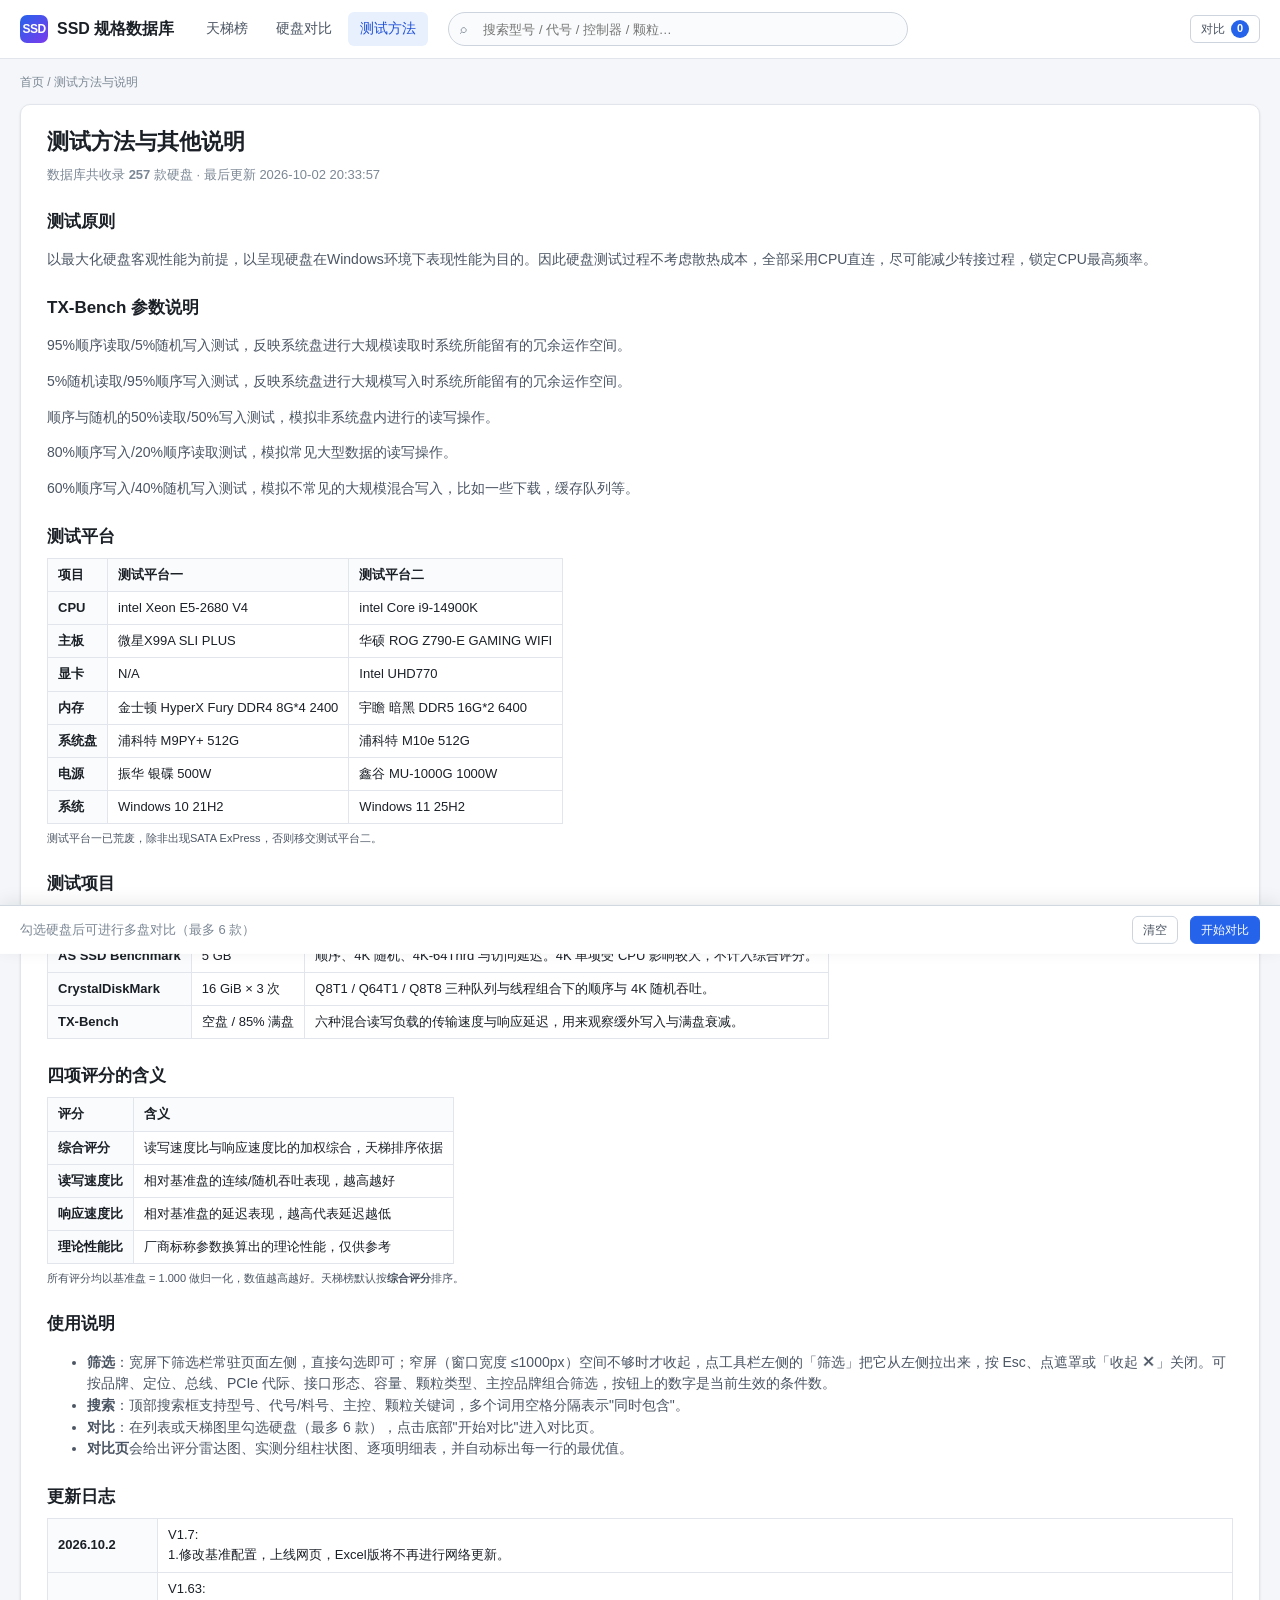
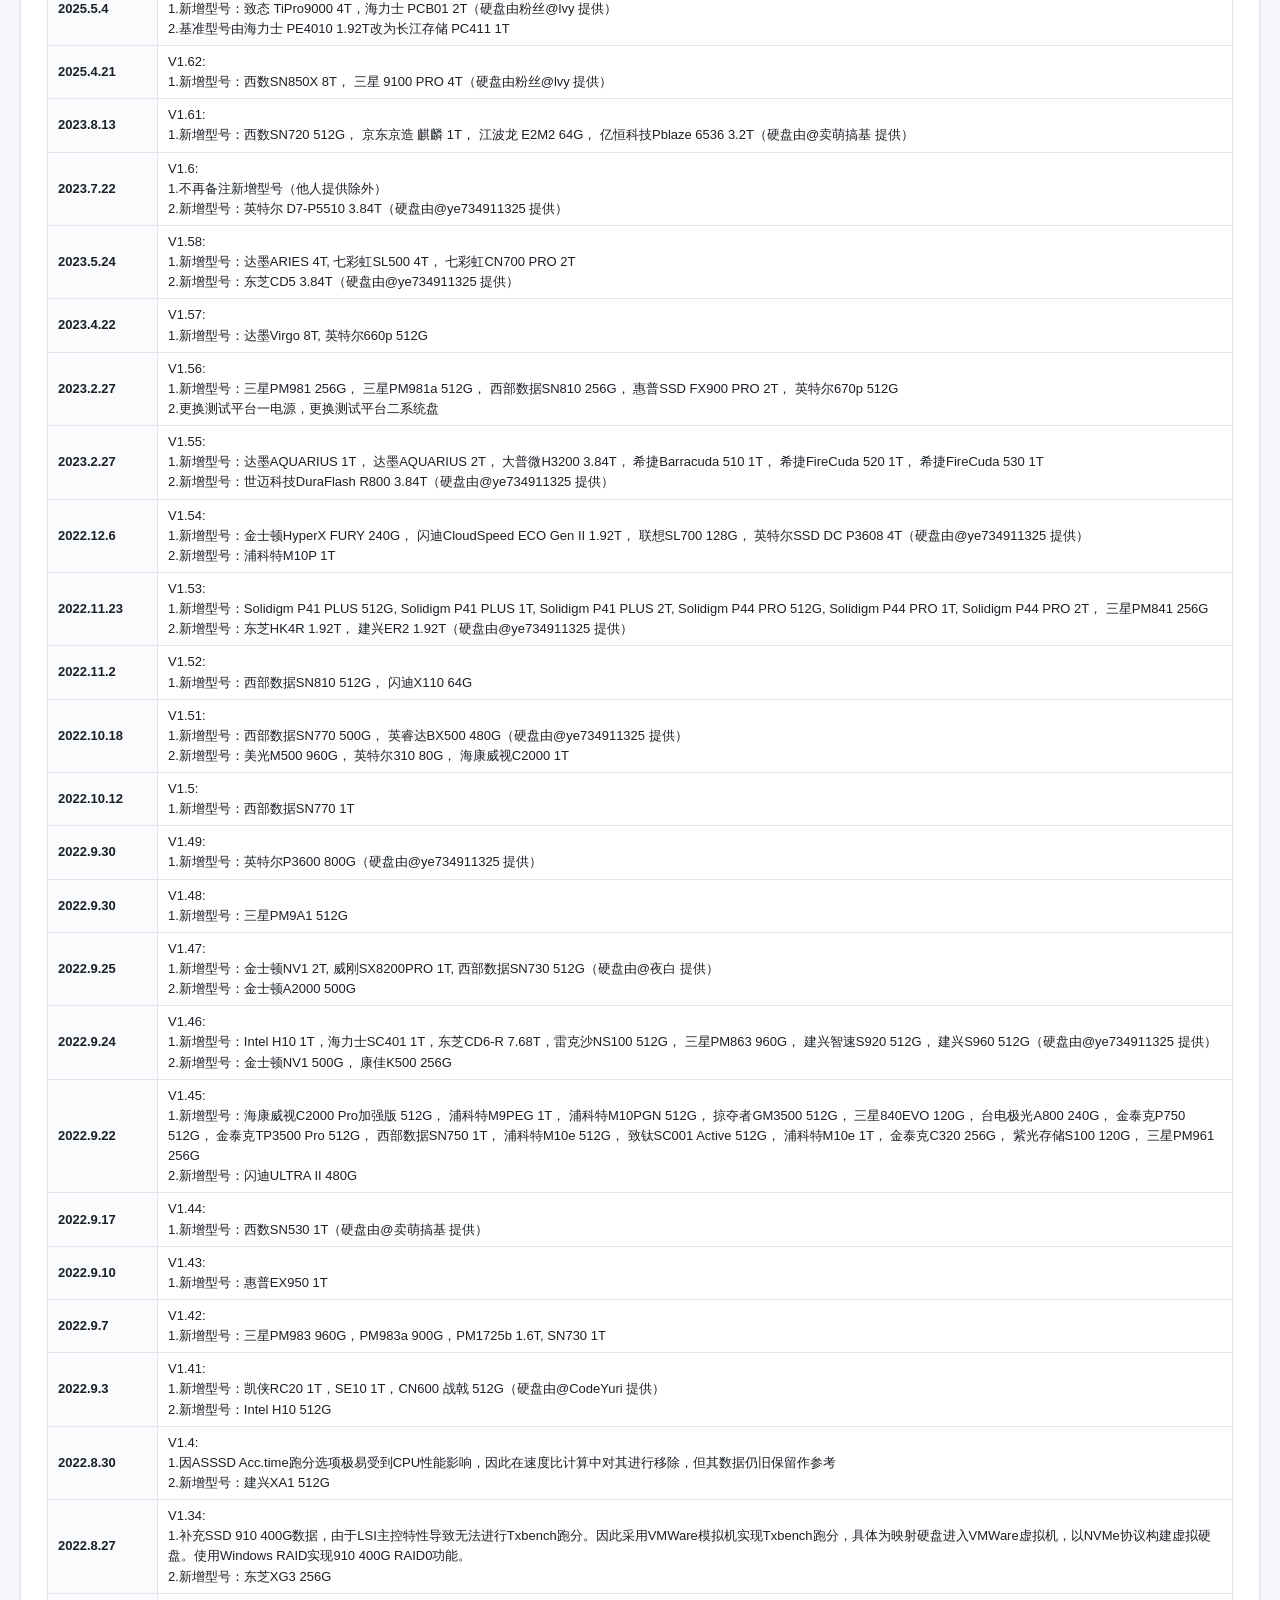
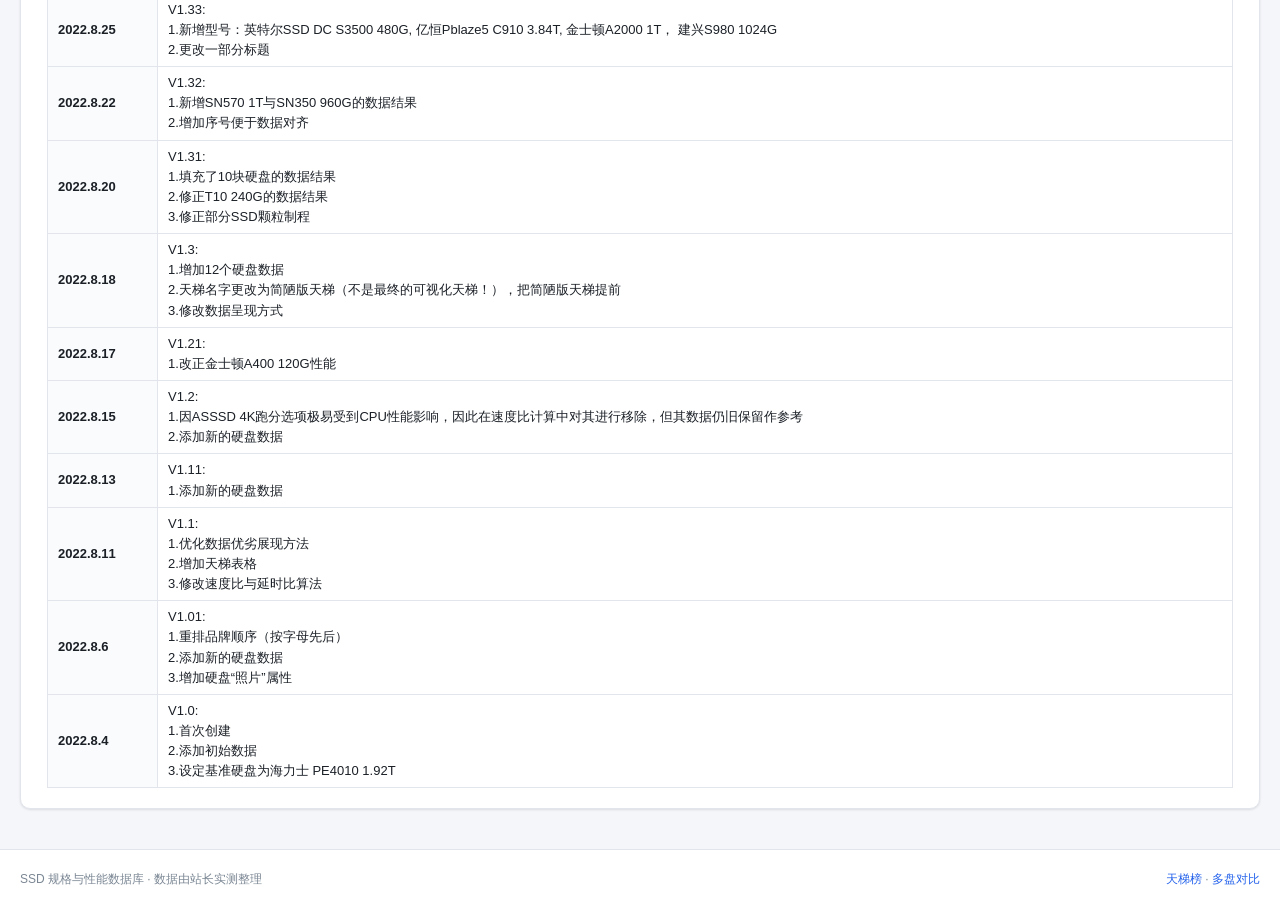
==== about.html @ d1e38106 "Initial commit" ====
<!DOCTYPE html>
<html lang="zh-CN">
<head>
<meta charset="utf-8">
<meta name="viewport" content="width=device-width, initial-scale=1">
<title>测试方法与说明 · SSD 规格与性能数据库</title>
<link rel="stylesheet" href="assets/css/style.css">
</head>
<body>

<header class="site-header" data-header></header>

<div class="container">
  <nav class="breadcrumb"><a href="index.html">首页</a> / <span>测试方法与说明</span></nav>
  <div id="content" class="prose panel" style="margin:12px 0 40px;padding:20px 26px">
    <div class="loading">正在加载…</div>
  </div>
</div>

<footer class="site-footer">
  <div class="container">
    <span>SSD 规格与性能数据库 · 数据由站长实测整理</span>
    <span><a href="index.html">天梯榜</a> · <a href="compare.html">多盘对比</a></span>
  </div>
</footer>

<script src="assets/js/core.js"></script>
<script src="assets/js/about.js"></script>
</body>
</html>
---- assets/css/style.css ----
/* ============================================================
   SSD 数据库 · 样式表
   ============================================================ */

:root {
  --bg:            #f4f6f9;
  --surface:       #ffffff;
  --surface-2:     #fafbfc;
  --border:        #e2e6ec;
  --border-strong: #cdd4dd;
  --text:          #1b2027;
  --text-2:        #4b5563;
  --muted:         #7b8794;
  --accent:        #2563eb;
  --accent-soft:   #e8f0fe;
  --accent-dark:   #1d4ed8;
  --good:          #16a34a;
  --warn:          #d97706;
  --radius:        10px;
  --radius-sm:     6px;
  --shadow:        0 1px 2px rgba(16,24,40,.05), 0 1px 3px rgba(16,24,40,.06);
  --shadow-md:     0 4px 12px rgba(16,24,40,.10);
  --mono: ui-monospace, "SFMono-Regular", "Cascadia Mono", Consolas, "Liberation Mono", monospace;
}

* { box-sizing: border-box; }

html, body {
  margin: 0;
  padding: 0;
  background: var(--bg);
  color: var(--text);
  font-family: -apple-system, BlinkMacSystemFont, "Segoe UI", "PingFang SC",
               "Hiragino Sans GB", "Microsoft YaHei", "Source Han Sans SC", sans-serif;
  font-size: 14px;
  line-height: 1.55;
  -webkit-font-smoothing: antialiased;
}

a { color: var(--accent); text-decoration: none; }
a:hover { color: var(--accent-dark); text-decoration: underline; }

.container { max-width: 1440px; margin: 0 auto; padding: 0 20px; }

/* ---------------- Header ---------------- */

.site-header {
  background: var(--surface);
  border-bottom: 1px solid var(--border);
  position: sticky;
  top: 0;
  z-index: 50;
}
.site-header .container {
  display: flex;
  align-items: center;
  gap: 20px;
  height: 58px;
}
.logo {
  display: flex;
  align-items: center;
  gap: 9px;
  font-weight: 700;
  font-size: 16px;
  color: var(--text);
  white-space: nowrap;
}
.logo:hover { text-decoration: none; color: var(--text); }
.logo-mark {
  width: 28px; height: 28px;
  border-radius: 7px;
  background: linear-gradient(135deg, #2563eb, #7c3aed);
  color: #fff;
  display: grid; place-items: center;
  font-size: 12px; font-weight: 800;
  letter-spacing: -.5px;
}
.nav { display: flex; gap: 4px; }
.nav a {
  padding: 6px 12px;
  border-radius: var(--radius-sm);
  color: var(--text-2);
  font-weight: 500;
}
.nav a:hover { background: var(--surface-2); color: var(--text); text-decoration: none; }
.nav a.active { background: var(--accent-soft); color: var(--accent-dark); }

.header-search { flex: 1; max-width: 460px; position: relative; }
.header-search input {
  width: 100%;
  height: 34px;
  padding: 0 12px 0 34px;
  border: 1px solid var(--border-strong);
  border-radius: 999px;
  background: var(--surface-2);
  font-size: 13px;
  color: var(--text);
  outline: none;
}
.header-search input:focus { border-color: var(--accent); background: #fff; }
.header-search .icon {
  position: absolute; left: 12px; top: 50%; transform: translateY(-50%);
  color: var(--muted); font-size: 13px; pointer-events: none;
}
.header-actions { margin-left: auto; display: flex; align-items: center; gap: 10px; }

.btn {
  display: inline-flex; align-items: center; gap: 6px;
  height: 34px; padding: 0 14px;
  border: 1px solid var(--border-strong);
  background: var(--surface);
  color: var(--text-2);
  border-radius: var(--radius-sm);
  font-size: 13px; font-weight: 500;
  cursor: pointer;
  font-family: inherit;
  white-space: nowrap;
}
.btn:hover { background: var(--surface-2); color: var(--text); }
.btn-primary {
  background: var(--accent); border-color: var(--accent); color: #fff;
}
.btn-primary:hover { background: var(--accent-dark); border-color: var(--accent-dark); color: #fff; }
.btn-sm { height: 28px; padding: 0 10px; font-size: 12px; }
.btn-ghost { border-color: transparent; background: transparent; }
.btn-ghost:hover { background: var(--surface-2); }

.badge-count {
  display: inline-grid; place-items: center;
  min-width: 18px; height: 18px; padding: 0 5px;
  border-radius: 9px; background: var(--accent); color: #fff;
  font-size: 11px; font-weight: 700;
}

/* ---------------- Layout ---------------- */

/* 宽屏（>1000px）空间够用：筛选栏常驻在左侧，不提供「收起」入口。
   窄屏（≤1000px）空间不够：筛选变成从左侧滑出的抽屉 + 遮罩，由工具栏「筛选」拉出。
   注意：宽屏必须是两列且 aside 真的渲染出来，不能再用 display:none + "0 1fr"，
   否则 main 会成为唯一网格项、被自动排布进 0 宽的首列，天梯图整个被压没。 */
.layout {
  display: grid;
  grid-template-columns: 260px minmax(0, 1fr);
  gap: 20px;
  padding: 20px 0 60px;
  align-items: start;
}
.layout > aside { display: block; grid-column: 1; grid-row: 1; min-width: 0; }
.layout > main  { display: block; grid-column: 2; grid-row: 1; min-width: 0; }
.drawer-backdrop { display: none; }
/* 抽屉相关控件只属于窄屏，宽屏直接隐掉，避免出现「点了却没反应」 */
#filterToggle, .drawer-close { display: none; }

@media (max-width: 1000px) {
  .layout, .layout.filters-open { grid-template-columns: minmax(0, 1fr); gap: 0; }
  .layout > main, .layout.filters-open > main { grid-column: 1; }
  #filterToggle { display: inline-flex; }
  .drawer-close { display: inline-flex; }
  .layout > aside {
    display: block;
    position: fixed; top: 0; bottom: 0; left: 0;
    width: min(88vw, 320px); padding: 12px;
    z-index: 80; overflow: auto;
    background: var(--bg);
    box-shadow: 0 12px 40px rgba(15, 23, 42, .18);
    transform: translateX(-105%);
    /* 收起时连同 visibility 一起隐藏，避免 Tab 键把焦点送进看不见的抽屉里 */
    visibility: hidden;
    transition: transform .22s ease, visibility .22s ease;
  }
  .layout.filters-open > aside { transform: none; visibility: visible; }
  .layout > aside .filters { position: static; max-height: none; }
  .layout.filters-open .drawer-backdrop {
    display: block;
    position: fixed; inset: 0; z-index: 70;
    background: rgba(15, 23, 42, .35);
  }
}

/* ---------------- Filter panel ---------------- */

.filters {
  background: var(--surface);
  border: 1px solid var(--border);
  border-radius: var(--radius);
  box-shadow: var(--shadow);
  position: sticky;
  top: 78px;
  max-height: calc(100vh - 100px);
  overflow: auto;
}
.filters-head {
  display: flex; align-items: center; justify-content: space-between;
  padding: 12px 14px;
  border-bottom: 1px solid var(--border);
}
.filters-head h2 { margin: 0; font-size: 14px; font-weight: 700; }
.fgroup { border-bottom: 1px solid var(--border); padding: 10px 14px 12px; }
.fgroup:last-child { border-bottom: none; }
.fgroup > h3 {
  margin: 0 0 8px;
  font-size: 12px; font-weight: 700; color: var(--text-2);
  letter-spacing: .02em;
  display: flex; align-items: center; justify-content: space-between;
  cursor: pointer;
  user-select: none;
}
.fgroup > h3 .caret { color: var(--muted); font-size: 10px; transition: transform .15s; }
.fgroup.collapsed > h3 .caret { transform: rotate(-90deg); }
.fgroup.collapsed .fgroup-body { display: none; }

.fgroup-body { display: flex; flex-direction: column; gap: 2px; max-height: 260px; overflow: auto; }
.fgroup-body.scroll { max-height: 220px; }
.fopt {
  display: flex; align-items: center; gap: 8px;
  padding: 4px 6px; border-radius: var(--radius-sm);
  cursor: pointer; font-size: 13px; color: var(--text-2);
}
.fopt:hover { background: var(--surface-2); }
.fopt input { accent-color: var(--accent); margin: 0; cursor: pointer; }
.fopt .n { margin-left: auto; color: var(--muted); font-size: 11px; font-variant-numeric: tabular-nums; }
.fopt.disabled { opacity: .4; }
.brand-search {
  width: 100%; height: 28px; padding: 0 8px; margin-bottom: 6px;
  border: 1px solid var(--border-strong); border-radius: var(--radius-sm);
  font-size: 12px; font-family: inherit; outline: none;
}
.brand-search:focus { border-color: var(--accent); }

.chips { display: flex; flex-wrap: wrap; gap: 6px; padding: 10px 14px; border-bottom: 1px solid var(--border); }
.drawer-close { margin-left: 6px; }
.filter-badge {
  display: inline-grid; place-items: center;
  min-width: 17px; height: 17px; padding: 0 5px; margin-left: 6px;
  border-radius: 9px; background: var(--accent); color: #fff;
  font-size: 11px; font-weight: 700;
}
.filter-badge[hidden] { display: none; }
.chip {
  display: inline-flex; align-items: center; gap: 5px;
  padding: 2px 6px 2px 9px;
  background: var(--accent-soft); color: var(--accent-dark);
  border-radius: 999px; font-size: 12px;
}
.chip button {
  border: none; background: none; color: var(--accent-dark);
  cursor: pointer; font-size: 13px; line-height: 1; padding: 0 2px;
}

/* ---------------- Toolbar ---------------- */

.toolbar {
  display: flex; align-items: center; gap: 12px; flex-wrap: wrap;
  background: var(--surface);
  border: 1px solid var(--border);
  border-radius: var(--radius);
  box-shadow: var(--shadow);
  padding: 10px 14px;
  margin-bottom: 14px;
}
.toolbar .count { font-size: 13px; color: var(--text-2); }
.toolbar .count b { color: var(--text); font-variant-numeric: tabular-nums; }
.spacer { flex: 1; }
.field { display: flex; align-items: center; gap: 6px; font-size: 13px; color: var(--text-2); }
select.control {
  height: 30px; padding: 0 8px;
  border: 1px solid var(--border-strong); border-radius: var(--radius-sm);
  background: var(--surface); font-size: 13px; font-family: inherit; color: var(--text);
  cursor: pointer; outline: none;
}
select.control:focus { border-color: var(--accent); }

.seg { display: inline-flex; border: 1px solid var(--border-strong); border-radius: var(--radius-sm); overflow: hidden; }
.seg button {
  border: none; background: var(--surface); color: var(--text-2);
  padding: 0 12px; height: 30px; font-size: 13px; cursor: pointer; font-family: inherit;
}
.seg button + button { border-left: 1px solid var(--border); }
.seg button.on { background: var(--accent); color: #fff; }

/* 图表方式切换条 */
.viewbar {
  display: flex; align-items: center; gap: 10px; flex-wrap: wrap;
  padding: 8px 10px; margin-bottom: 12px;
  background: var(--surface-2); border: 1px solid var(--border);
  border-radius: var(--radius-sm);
}
.viewbar-label { font-size: 12px; font-weight: 700; color: var(--text-2); }
.viewbar-hint { font-size: 12px; color: var(--muted); flex: 1; min-width: 200px; }
@media (max-width: 640px) { .viewbar-hint { display: none; } }

p.note {
  margin: 10px 0 0; font-size: 12px; color: var(--muted);
  line-height: 1.6; padding-top: 8px; border-top: 1px dashed var(--border);
}

/* 跑分明细表：两款对比时的「差异」列 */
th.delta-head, td.delta {
  background: #f8fafc; border-left: 1px solid var(--border-strong);
  text-align: center; white-space: nowrap;
}
td.delta { font-size: 12px; }
.dpill {
  display: inline-block; padding: 2px 8px; border-radius: 999px;
  font-size: 12px; font-weight: 700; font-variant-numeric: tabular-nums;
}
.dpill.dg { background: #dcfce7; color: #15803d; }   /* 第二块更优 */
.dpill.dr { background: #fee2e2; color: #b91c1c; }   /* 第二块更差 */
.dflat { color: var(--muted); font-size: 12px; }
.na { color: var(--muted); }

/* ---------------- Ladder (天梯图) ---------------- */

.panel {
  background: var(--surface);
  border: 1px solid var(--border);
  border-radius: var(--radius);
  box-shadow: var(--shadow);
  overflow: hidden;
}
.panel-head {
  padding: 12px 16px; border-bottom: 1px solid var(--border);
  display: flex; align-items: baseline; gap: 10px; flex-wrap: wrap;
}
.panel-head h2 { margin: 0; font-size: 15px; font-weight: 700; }
.panel-head .sub { font-size: 12px; color: var(--muted); }
.panel-body { padding: 12px 16px; }

.ladder { display: flex; flex-direction: column; gap: 3px; }
.lrow {
  display: grid;
  /* 复选框恒为第一列。以前宽屏用 position:absolute 把它挪到行外，
     窗口一拉宽就会飘到面板外面/压到排名上，所以改成始终占一个正常栅格列。 */
  grid-template-columns: 22px 46px minmax(140px, 1.6fr) minmax(110px, 1fr) 58px;
  align-items: center;
  gap: 10px;
  padding: 5px 8px;
  border-radius: var(--radius-sm);
  cursor: pointer;
}
.lrow:hover { background: var(--surface-2); }
.lrow .rk {
  font-variant-numeric: tabular-nums; font-weight: 700; font-size: 13px;
  color: var(--muted); text-align: right;
}
.lrow.top1 .rk { color: #b45309; }
.lrow.top2 .rk { color: #64748b; }
.lrow.top3 .rk { color: #92400e; }
/* 型号与规格的排布必须全表一致：宽屏同一行，窄屏上下两行。
   用 flex 而不是行内流，避免长名字把规格挤到第二行、短名字又留在第一行。 */
.lrow .mid {
  min-width: 0; overflow: hidden;
  display: flex; flex-direction: row; align-items: baseline; gap: 8px;
}
.lrow .name {
  display: block; flex: 0 1 auto; min-width: 0;
  font-size: 13px; font-weight: 600; color: var(--text);
  white-space: nowrap; overflow: hidden; text-overflow: ellipsis;
}
.lrow .name .cap { color: var(--muted); font-weight: 500; margin-left: 4px; }
.lrow .meta {
  display: block; flex: 1 1 auto; min-width: 0;
  font-size: 11px; color: var(--muted);
  white-space: nowrap; overflow: hidden; text-overflow: ellipsis;
}
.lrow .bar {
  width: 100%; height: 20px; background: var(--surface-2);
  border-radius: 4px; overflow: hidden;
  border: 1px solid var(--border);
  min-width: 0;
}
.lrow .bar i {
  display: block; height: 100%;
  background: linear-gradient(90deg, #60a5fa, #2563eb);
  border-radius: 3px 0 0 3px;
}
.lrow .val {
  text-align: right; font-size: 12px; font-weight: 700;
  font-variant-numeric: tabular-nums; color: var(--text);
}
.lrow .pick { display: flex; align-items: center; justify-content: center; }
.lrow .pick input { accent-color: var(--accent); cursor: pointer; width: 15px; height: 15px; margin: 0; }
/* 窄屏时型号与规格改为上下两行——全表统一，不会出现有的行一行有的行两行 */
@media (max-width: 1200px) {
  .lrow { grid-template-columns: 22px 42px minmax(110px, 1fr) minmax(80px, .9fr) 54px; }
  .lrow .mid { flex-direction: column; align-items: stretch; gap: 0; }
  .lrow .name { flex: 0 0 auto; }
  .lrow .meta { flex: 0 0 auto; }
}
@media (max-width: 620px) {
  .lrow { grid-template-columns: 20px 34px minmax(0, 1fr) 52px; gap: 8px; }
  .lrow .bar { display: none; }
}
.lrow .pick input { accent-color: var(--accent); cursor: pointer; }

/* ---------------- Table ---------------- */

.tablewrap { overflow: auto; }
table.grid {
  width: 100%; border-collapse: collapse; font-size: 13px;
}
table.grid th, table.grid td {
  padding: 8px 10px; text-align: left;
  border-bottom: 1px solid var(--border);
  white-space: nowrap;
}
table.grid th {
  background: var(--surface-2); color: var(--text-2);
  font-weight: 600; font-size: 12px;
  position: sticky; top: 0; z-index: 2;
  cursor: pointer; user-select: none;
}
table.grid th:hover { color: var(--text); }
table.grid th .arrow { color: var(--accent); font-size: 10px; }
table.grid td.num, table.grid th.num { text-align: right; font-variant-numeric: tabular-nums; }
table.grid tbody tr:hover { background: var(--surface-2); }
table.grid tbody tr.picked { background: var(--accent-soft); }
table.grid .cell-name { font-weight: 600; }
table.grid .cell-sub { color: var(--muted); font-size: 11px; white-space: nowrap; overflow: hidden; text-overflow: ellipsis; max-width: 260px; }

.tag {
  display: inline-block; padding: 1px 7px; border-radius: 999px;
  font-size: 11px; font-weight: 600; line-height: 18px;
}
.tag-nvme  { background: #e0e7ff; color: #3730a3; }
.tag-sata  { background: #fef3c7; color: #92400e; }
.tag-other { background: #f1f5f9; color: #475569; }
.tag-ent   { background: #dcfce7; color: #166534; }
.tag-home  { background: #f1f5f9; color: #475569; }

/* ---------------- Compare tray ---------------- */

.tray {
  position: fixed; left: 0; right: 0; bottom: 0; z-index: 60;
  background: var(--surface);
  border-top: 1px solid var(--border-strong);
  box-shadow: 0 -4px 16px rgba(16,24,40,.08);
  transform: translateY(110%);
  transition: transform .2s ease;
}
.tray.show { transform: translateY(0); }
.tray .container {
  display: flex; align-items: center; gap: 12px;
  padding-top: 10px; padding-bottom: 10px;
}
.tray-items { display: flex; gap: 8px; overflow-x: auto; flex: 1; }
.tray-item {
  display: flex; align-items: center; gap: 6px;
  padding: 4px 6px 4px 10px; border: 1px solid var(--border);
  border-radius: 999px; background: var(--surface-2);
  font-size: 12px; white-space: nowrap;
}
.tray-item button {
  border: none; background: none; cursor: pointer; color: var(--muted);
  font-size: 14px; line-height: 1; padding: 0 2px;
}
.tray-item button:hover { color: #dc2626; }
.tray-empty { color: var(--muted); font-size: 13px; }

/* ---------------- Detail page ---------------- */

.breadcrumb { font-size: 12px; color: var(--muted); padding: 14px 0 0; }
.breadcrumb a { color: var(--muted); }
.breadcrumb a:hover { color: var(--accent); }

.dhead {
  background: var(--surface); border: 1px solid var(--border);
  border-radius: var(--radius); box-shadow: var(--shadow);
  padding: 18px 20px; margin: 12px 0 16px;
  display: flex; gap: 20px; align-items: flex-start; flex-wrap: wrap;
}
.dhead .title { flex: 1; min-width: 260px; }
.dhead h1 { margin: 0 0 4px; font-size: 22px; font-weight: 700; line-height: 1.3; }
.dhead .brandline { font-size: 13px; color: var(--muted); }
.dhead .pn { font-family: var(--mono); font-size: 12px; color: var(--text-2); }

.scorecards { display: grid; grid-template-columns: repeat(auto-fit, minmax(130px, 1fr)); gap: 10px; min-width: 320px; }
.scard {
  border: 1px solid var(--border); border-radius: var(--radius-sm);
  padding: 10px 12px; background: var(--surface-2);
}
.scard .k { font-size: 11px; color: var(--muted); }
.scard .v { font-size: 20px; font-weight: 800; font-variant-numeric: tabular-nums; line-height: 1.2; }
.scard .v small { font-size: 11px; color: var(--muted); font-weight: 600; margin-left: 3px; }
.scard.hero { background: linear-gradient(135deg, #eff6ff, #f5f3ff); border-color: #c7d7fb; }
.scard.hero .v { color: var(--accent-dark); }

.kv-table { width: 100%; border-collapse: collapse; font-size: 13px; }
.kv-table th, .kv-table td { padding: 7px 10px; border-bottom: 1px solid var(--border); vertical-align: top; }
.kv-table th { width: 120px; color: var(--muted); font-weight: 600; text-align: left; background: var(--surface-2); }
.kv-table td { word-break: break-word; }

.tabs { display: flex; gap: 2px; border-bottom: 1px solid var(--border); margin-bottom: 0; flex-wrap: wrap; }
.tabs button {
  border: none; background: none; padding: 9px 14px; font-size: 13px;
  color: var(--text-2); cursor: pointer; font-family: inherit; font-weight: 500;
  border-bottom: 2px solid transparent; margin-bottom: -1px;
}
.tabs button:hover { color: var(--text); }
.tabs button.on { color: var(--accent); border-bottom-color: var(--accent); font-weight: 700; }
.tabpane { display: none; padding: 16px; }
.tabpane.on { display: block; }

.cols2 { display: grid; grid-template-columns: 1fr 1fr; gap: 16px; }
@media (max-width: 900px) { .cols2 { grid-template-columns: 1fr; } }

/* 固定两列：柱状图两两并列、条形图靠 .span-all 占满整行，
   排布由 JS 按「图形类型」决定（见 core.js renderChartGrid）。
   窄屏降为单列，两种图都不再并列。 */
.bench-grid { display: grid; grid-template-columns: repeat(2, minmax(0, 1fr)); gap: 16px 20px; }
@media (max-width: 900px) { .bench-grid { grid-template-columns: minmax(0, 1fr); } }

.mini-note { font-size: 11px; color: var(--muted); margin-top: 6px; }

/* ---------------- Charts ---------------- */

.chart { width: 100%; }
.chart svg { display: block; width: 100%; height: auto; overflow: visible; }
.chart-title { font-size: 13px; font-weight: 700; margin: 0 0 2px; }
.chart-sub { font-size: 11px; color: var(--muted); margin: 0 0 8px; }

/* 容器高度按「图形类型」分开处理，因为两类图的高度成因完全不同：
   - .is-column 柱状图：画布高度由 chart.js 按宽度算（约 0.46×W）。
     同一行两张卡片等宽 → 画布等宽 → 等高，天然对齐，所以**不要写死容器高度**；
     写死会让宽卡片里的柱子被压得又矮又「肥」。
   - .is-bar 横向条形：高度 = 行数 × 行高，本来就是内容高度。
     强行拉高只会让图的上下各留一大块空白 —— 这也是它必须独占一行的原因：
     和柱状图并排时，那份空白正好砸在同一行里。
   以前这里给所有 .chart 定高 268px，结果条形图底部白一条、柱状图变成矮胖记。 */
.bench-grid .span-all, .cols2 .span-all { grid-column: 1 / -1; }

/* ---------------- Compare page ---------------- */

.cmp-columns { display: flex; gap: 10px; flex-wrap: wrap; }
.cmp-col {
  flex: 1 1 190px; min-width: 190px;
  border: 1px solid var(--border); border-radius: var(--radius-sm);
  padding: 10px 12px; background: var(--surface-2);
}
.cmp-col .cname { font-weight: 700; font-size: 13px; }
.cmp-col .cmeta { font-size: 11px; color: var(--muted); }
/* 注意：不要在这里给 button 单独加 margin-top —— 详情是 <a>、移除是 <button>，
   只挑 button 加会让两个按钮高低错开 6px。间距由 .actions 容器统一给。 */
.cmp-col .actions { margin-top: 6px; display: flex; gap: 6px; align-items: stretch; }
.cmp-col .actions > * { margin: 0; }

table.cmp { width: 100%; border-collapse: collapse; font-size: 13px; }
table.cmp th, table.cmp td { padding: 7px 10px; border-bottom: 1px solid var(--border); }
table.cmp thead th { background: var(--surface-2); vertical-align: bottom; font-size: 12px; }
table.cmp th.metric { text-align: left; width: 200px; }
table.cmp td { text-align: right; font-variant-numeric: tabular-nums; }
table.cmp td.best { font-weight: 800; color: var(--accent-dark); background: #f0f6ff; }
table.cmp tbody tr.section td {
  background: var(--surface-2); font-weight: 700; font-size: 12px; text-align: left; color: var(--text-2);
}
table.cmp td.na { color: #cbd5e1; }

.legend { display: flex; gap: 14px; flex-wrap: wrap; font-size: 12px; color: var(--text-2); margin-top: 8px; }
.legend i { display: inline-block; width: 10px; height: 10px; border-radius: 2px; margin-right: 5px; }

/* ---------------- Misc ---------------- */

.empty {
  padding: 50px 20px; text-align: center; color: var(--muted);
}
.empty h3 { margin: 0 0 6px; color: var(--text-2); font-size: 15px; }

.loading { padding: 40px; text-align: center; color: var(--muted); }

.pager { display: flex; justify-content: center; align-items: center; gap: 10px; padding: 16px 0 4px; }

.notice {
  background: #fffbeb; border: 1px solid #fde68a; color: #92400e;
  border-radius: var(--radius-sm); padding: 8px 12px; font-size: 12px;
}

footer.site-footer {
  border-top: 1px solid var(--border); background: var(--surface);
  padding: 20px 0; color: var(--muted); font-size: 12px; margin-top: 20px;
}
footer.site-footer .container { display: flex; gap: 16px; flex-wrap: wrap; justify-content: space-between; }

.prose h2 { font-size: 17px; margin: 24px 0 8px; }
.prose h3 { font-size: 14px; margin: 18px 0 6px; }
.prose p, .prose li { color: var(--text-2); }
.prose code { background: var(--surface-2); border: 1px solid var(--border); border-radius: 4px; padding: 1px 5px; font-size: 12px; font-family: var(--mono); }
.prose pre { background: var(--surface-2); border: 1px solid var(--border); border-radius: var(--radius-sm); padding: 12px; overflow: auto; font-size: 12px; font-family: var(--mono); }
.prose table { border-collapse: collapse; font-size: 13px; }
.prose th, .prose td { border: 1px solid var(--border); padding: 6px 10px; text-align: left; }
.prose th { background: var(--surface-2); }
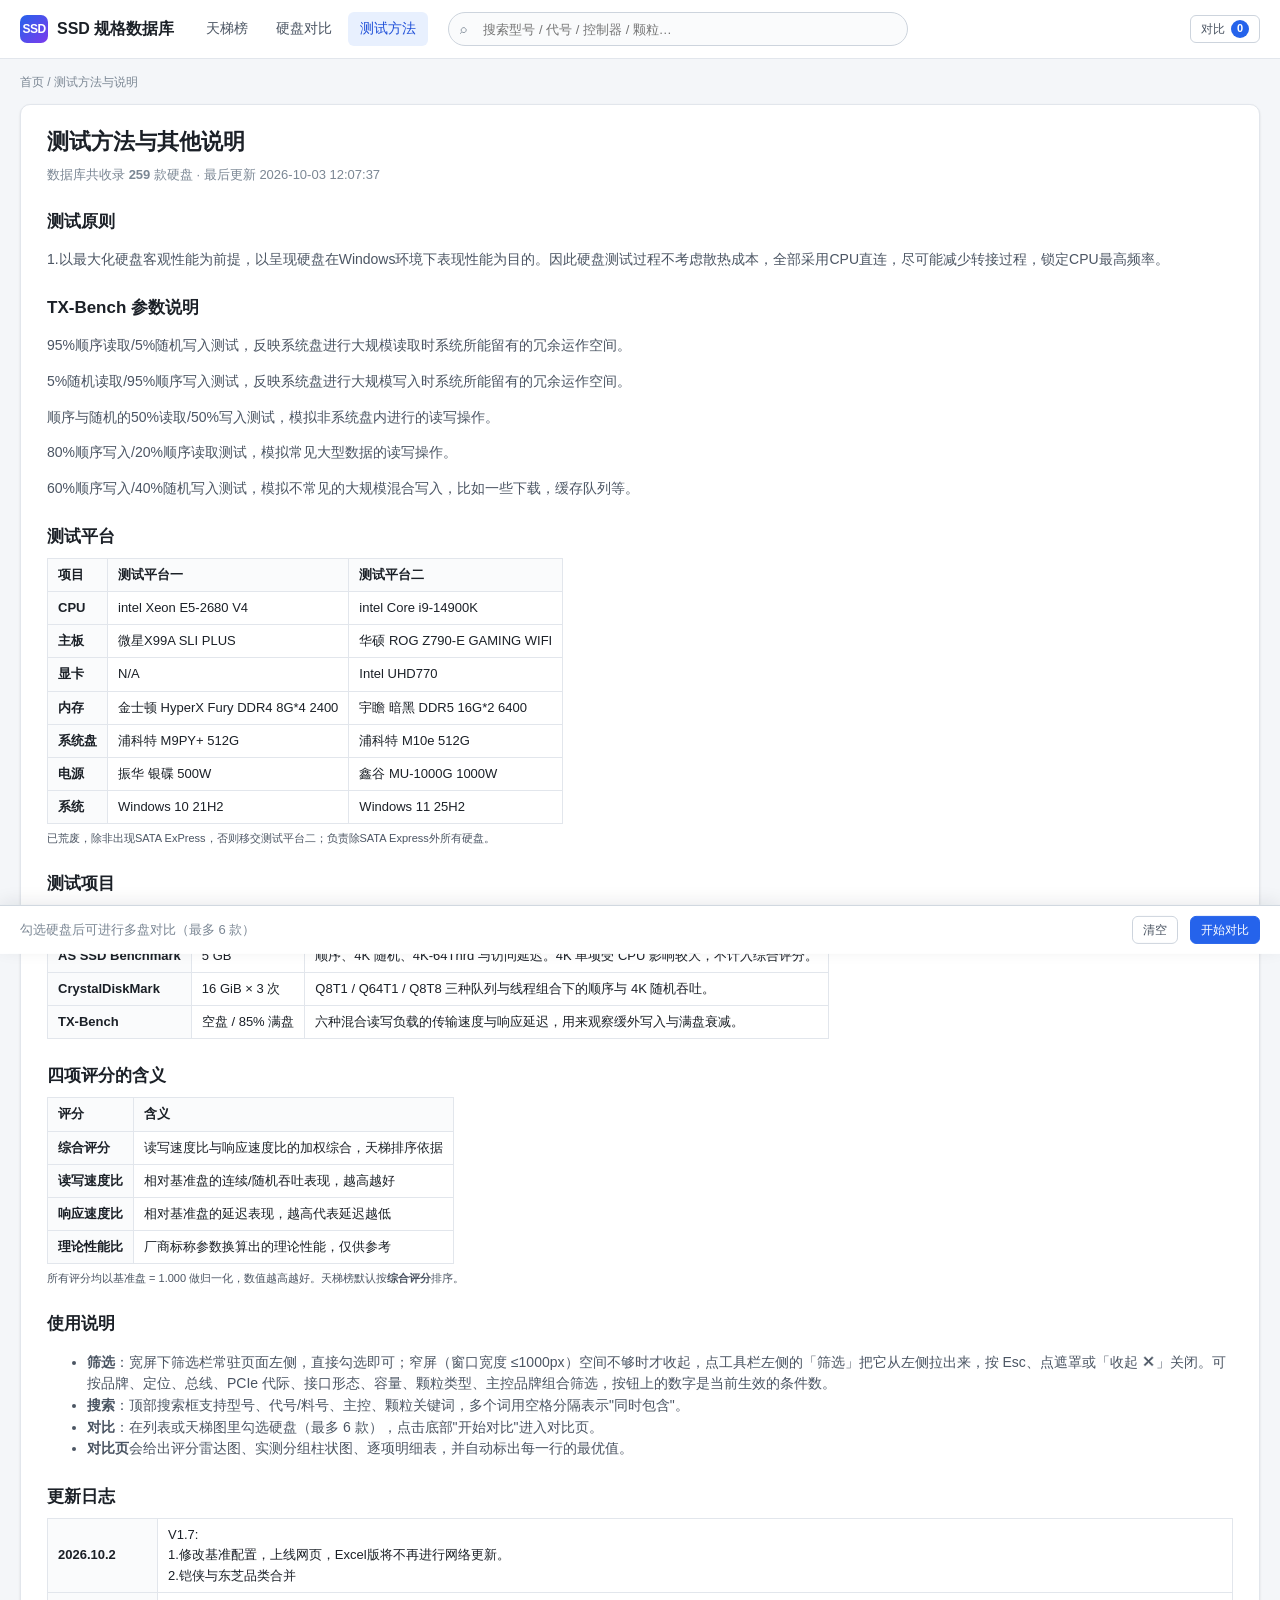
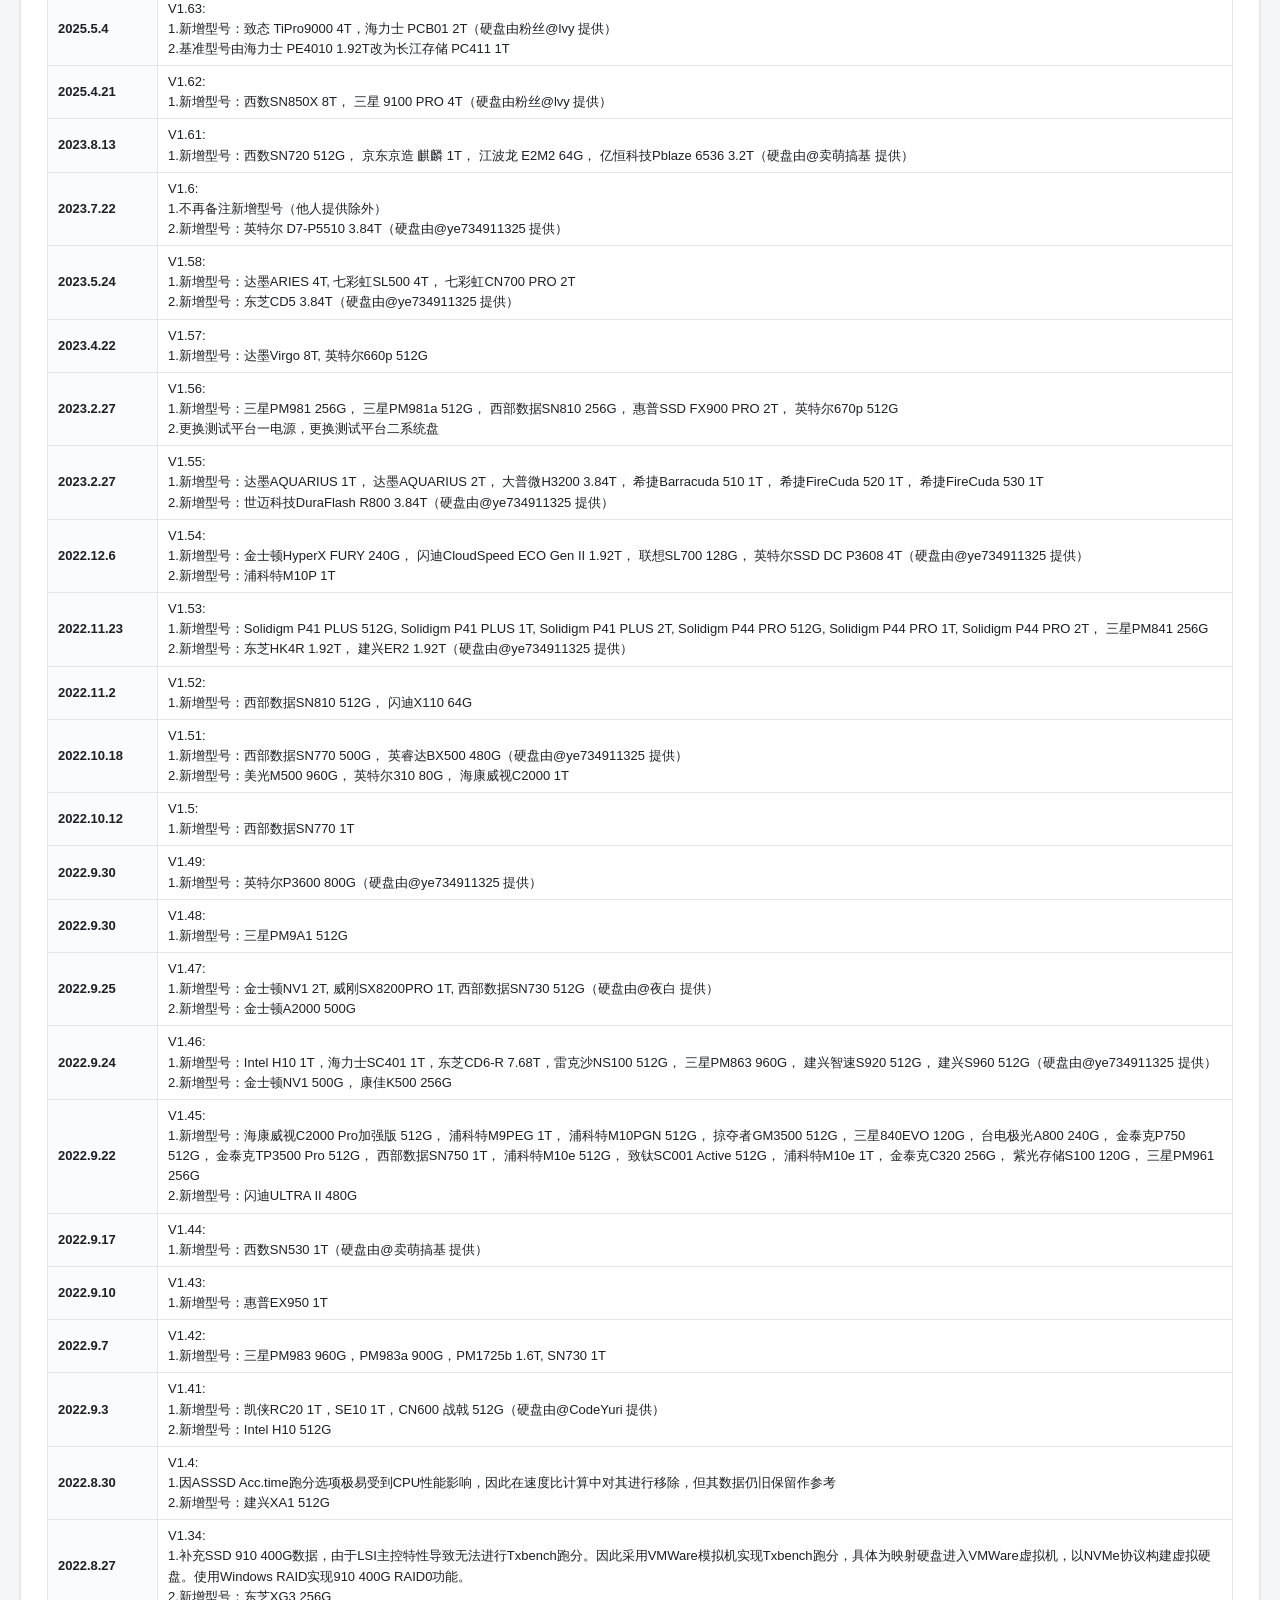
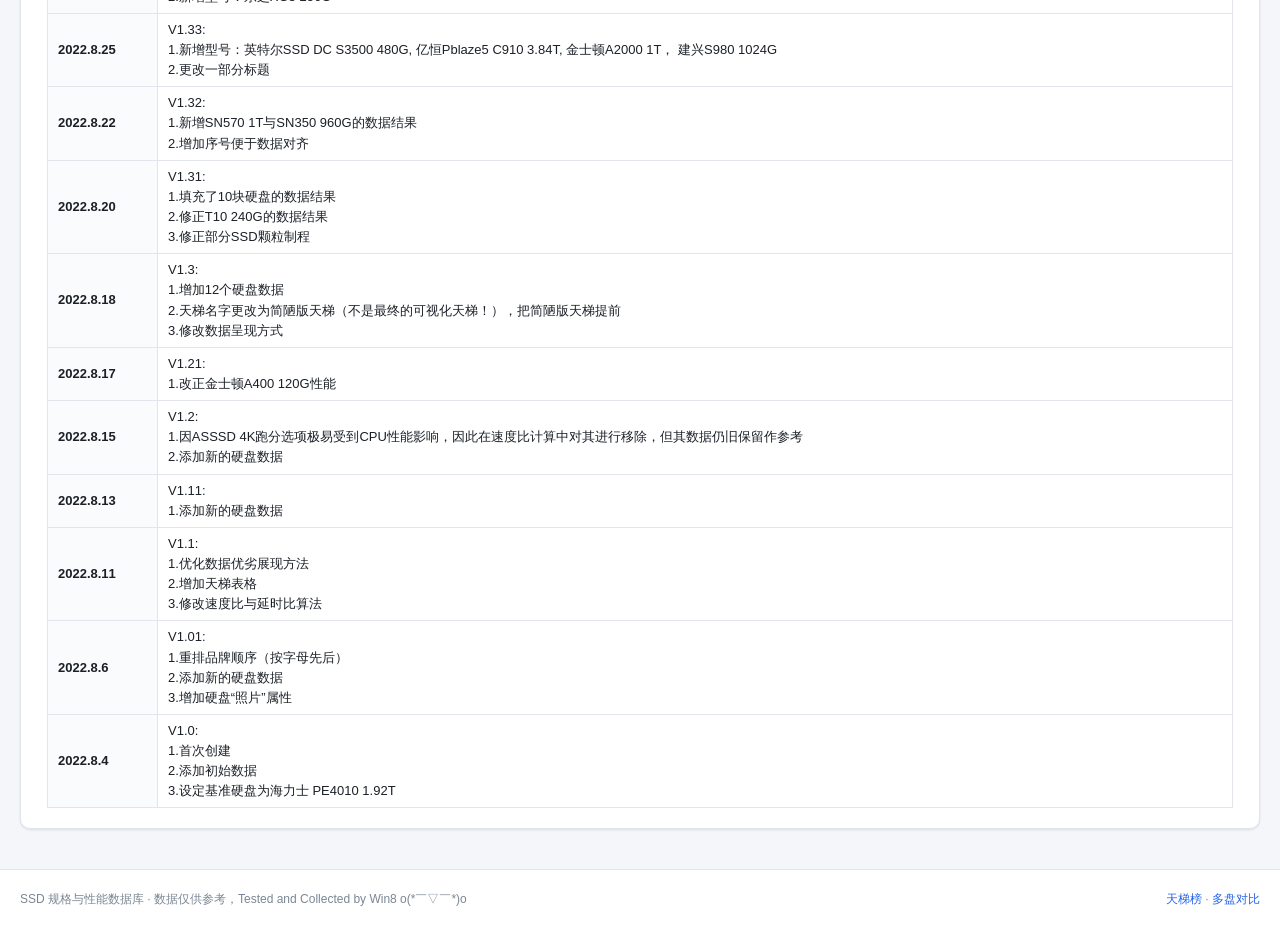
==== commit 8eda4371: "Fix many bug" ====
--- a/about.html
+++ b/about.html
@@ -19,7 +19,7 @@
 
 <footer class="site-footer">
   <div class="container">
-    <span>SSD 规格与性能数据库 · 数据由站长实测整理</span>
+    <span>SSD 规格与性能数据库 · 数据仅供参考，Tested and Collected by Win8 o(*￣▽￣*)o</span>
     <span><a href="index.html">天梯榜</a> · <a href="compare.html">多盘对比</a></span>
   </div>
 </footer>
